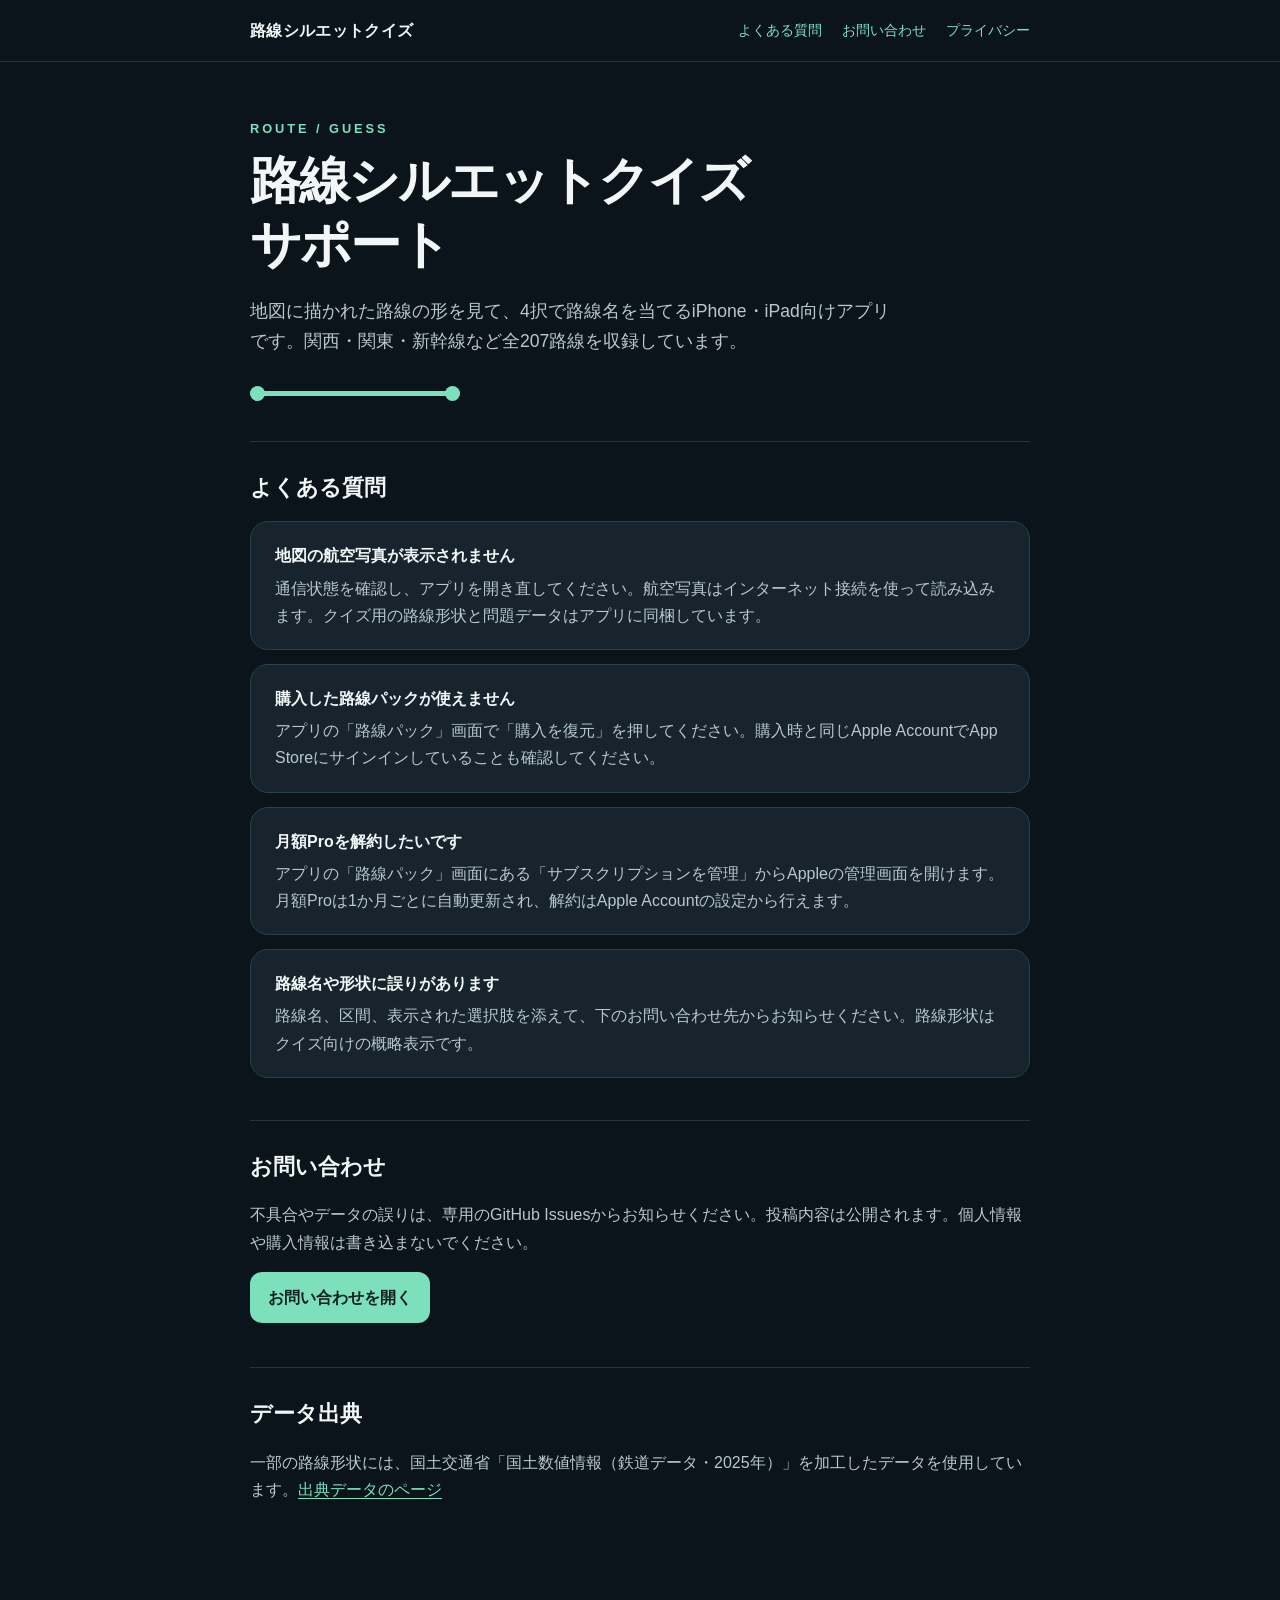
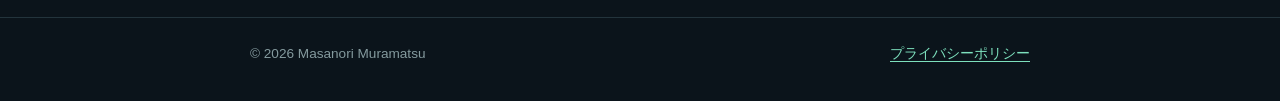
==== index.html @ 2124081e "Add RouteGuessJapan support and privacy pages" ====
<!doctype html>
<html lang="ja">
<head>
  <meta charset="utf-8">
  <meta name="viewport" content="width=device-width, initial-scale=1">
  <meta name="description" content="路線シルエットクイズの公式サポートページ。遊び方、購入の復元、地図表示などのよくある質問を掲載しています。">
  <title>サポート | 路線シルエットクイズ</title>
  <link rel="stylesheet" href="style.css">
</head>
<body>
  <header><nav class="wrap" aria-label="メインナビゲーション"><a class="brand" href="./">路線シルエットクイズ</a><div class="navlinks"><a href="#faq">よくある質問</a><a href="#contact">お問い合わせ</a><a href="privacy.html">プライバシー</a></div></nav></header>
  <main class="wrap">
    <p class="eyebrow">ROUTE / GUESS</p>
    <h1>路線シルエットクイズ<br>サポート</h1>
    <p class="lead">地図に描かれた路線の形を見て、4択で路線名を当てるiPhone・iPad向けアプリです。関西・関東・新幹線など全207路線を収録しています。</p>
    <div class="route" aria-hidden="true"></div>
    <section id="faq" aria-labelledby="faq-title">
      <h2 id="faq-title">よくある質問</h2>
      <div class="card"><h3>地図の航空写真が表示されません</h3><p>通信状態を確認し、アプリを開き直してください。航空写真はインターネット接続を使って読み込みます。クイズ用の路線形状と問題データはアプリに同梱しています。</p></div>
      <div class="card"><h3>購入した路線パックが使えません</h3><p>アプリの「路線パック」画面で「購入を復元」を押してください。購入時と同じApple AccountでApp Storeにサインインしていることも確認してください。</p></div>
      <div class="card"><h3>月額Proを解約したいです</h3><p>アプリの「路線パック」画面にある「サブスクリプションを管理」からAppleの管理画面を開けます。月額Proは1か月ごとに自動更新され、解約はApple Accountの設定から行えます。</p></div>
      <div class="card"><h3>路線名や形状に誤りがあります</h3><p>路線名、区間、表示された選択肢を添えて、下のお問い合わせ先からお知らせください。路線形状はクイズ向けの概略表示です。</p></div>
    </section>
    <section id="contact" aria-labelledby="contact-title"><h2 id="contact-title">お問い合わせ</h2><p>不具合やデータの誤りは、専用のGitHub Issuesからお知らせください。投稿内容は公開されます。個人情報や購入情報は書き込まないでください。</p><p><a class="button" href="https://github.com/masa-happyhobby/09-RouteGuessJapan/issues/new">お問い合わせを開く</a></p></section>
    <section aria-labelledby="source-title"><h2 id="source-title">データ出典</h2><p>一部の路線形状には、国土交通省「国土数値情報（鉄道データ・2025年）」を加工したデータを使用しています。<a href="https://nlftp.mlit.go.jp/ksj/gml/datalist/KsjTmplt-N02-2025.html">出典データのページ</a></p></section>
  </main>
  <footer><div class="wrap"><span>© 2026 Masanori Muramatsu</span><a href="privacy.html">プライバシーポリシー</a></div></footer>
</body>
</html>
---- style.css ----
:root{color-scheme:dark;font-family:-apple-system,BlinkMacSystemFont,"Hiragino Kaku Gothic ProN","Yu Gothic",sans-serif;background:#0b141b;color:#f2f6f6;line-height:1.7}
*{box-sizing:border-box}
body{margin:0}
a{color:#7de0bd;text-underline-offset:.2em}
a:hover,a:focus-visible{color:#b0f2d9}
.wrap{width:min(100% - 36px,780px);margin:auto}
header{border-bottom:1px solid #23343c}
nav{display:flex;align-items:center;justify-content:space-between;gap:18px;padding:17px 0}
nav a{text-decoration:none}
.brand{font-weight:800;color:#f2f6f6;letter-spacing:.02em}
.navlinks{display:flex;flex-wrap:wrap;gap:20px;font-size:.9rem}
main{padding:56px 0 70px}
.eyebrow{margin:0 0 9px;color:#7de0bd;font-size:.8rem;font-weight:800;letter-spacing:.23em}
h1{font-size:clamp(2rem,6vw,3.2rem);letter-spacing:-.04em;line-height:1.25;margin:0 0 20px}
.lead{font-size:1.1rem;color:#b8c8cc;max-width:650px;margin:0 0 34px}
.route{height:5px;width:210px;border-radius:9px;background:#7de0bd;position:relative;margin:30px 0 45px}
.route:before,.route:after{content:"";position:absolute;top:-5px;width:15px;height:15px;border-radius:50%;background:#7de0bd}
.route:before{left:0}.route:after{right:0}
section{padding:28px 0;border-top:1px solid #23343c}
h2{font-size:1.35rem;margin:0 0 15px}
h3{font-size:1rem;margin:25px 0 7px}
p,li{color:#b8c8cc}
ul{padding-left:1.4em}
.card{background:#17242d;border:1px solid #2b4148;border-radius:18px;padding:20px 24px;margin:14px 0}
.card h3{margin:0 0 5px;color:#f2f6f6}
.card p{margin:0}
.button{display:inline-block;background:#7de0bd;color:#10201f;padding:12px 18px;border-radius:12px;font-weight:800;text-decoration:none}
.button:hover,.button:focus-visible{color:#10201f;background:#b0f2d9}
footer{border-top:1px solid #23343c;padding:24px 0 36px;color:#849a9e;font-size:.85rem}
footer .wrap{display:flex;justify-content:space-between;flex-wrap:wrap;gap:10px}
@media(max-width:520px){nav{align-items:flex-start;flex-direction:column}.navlinks{gap:14px}main{padding-top:42px}}
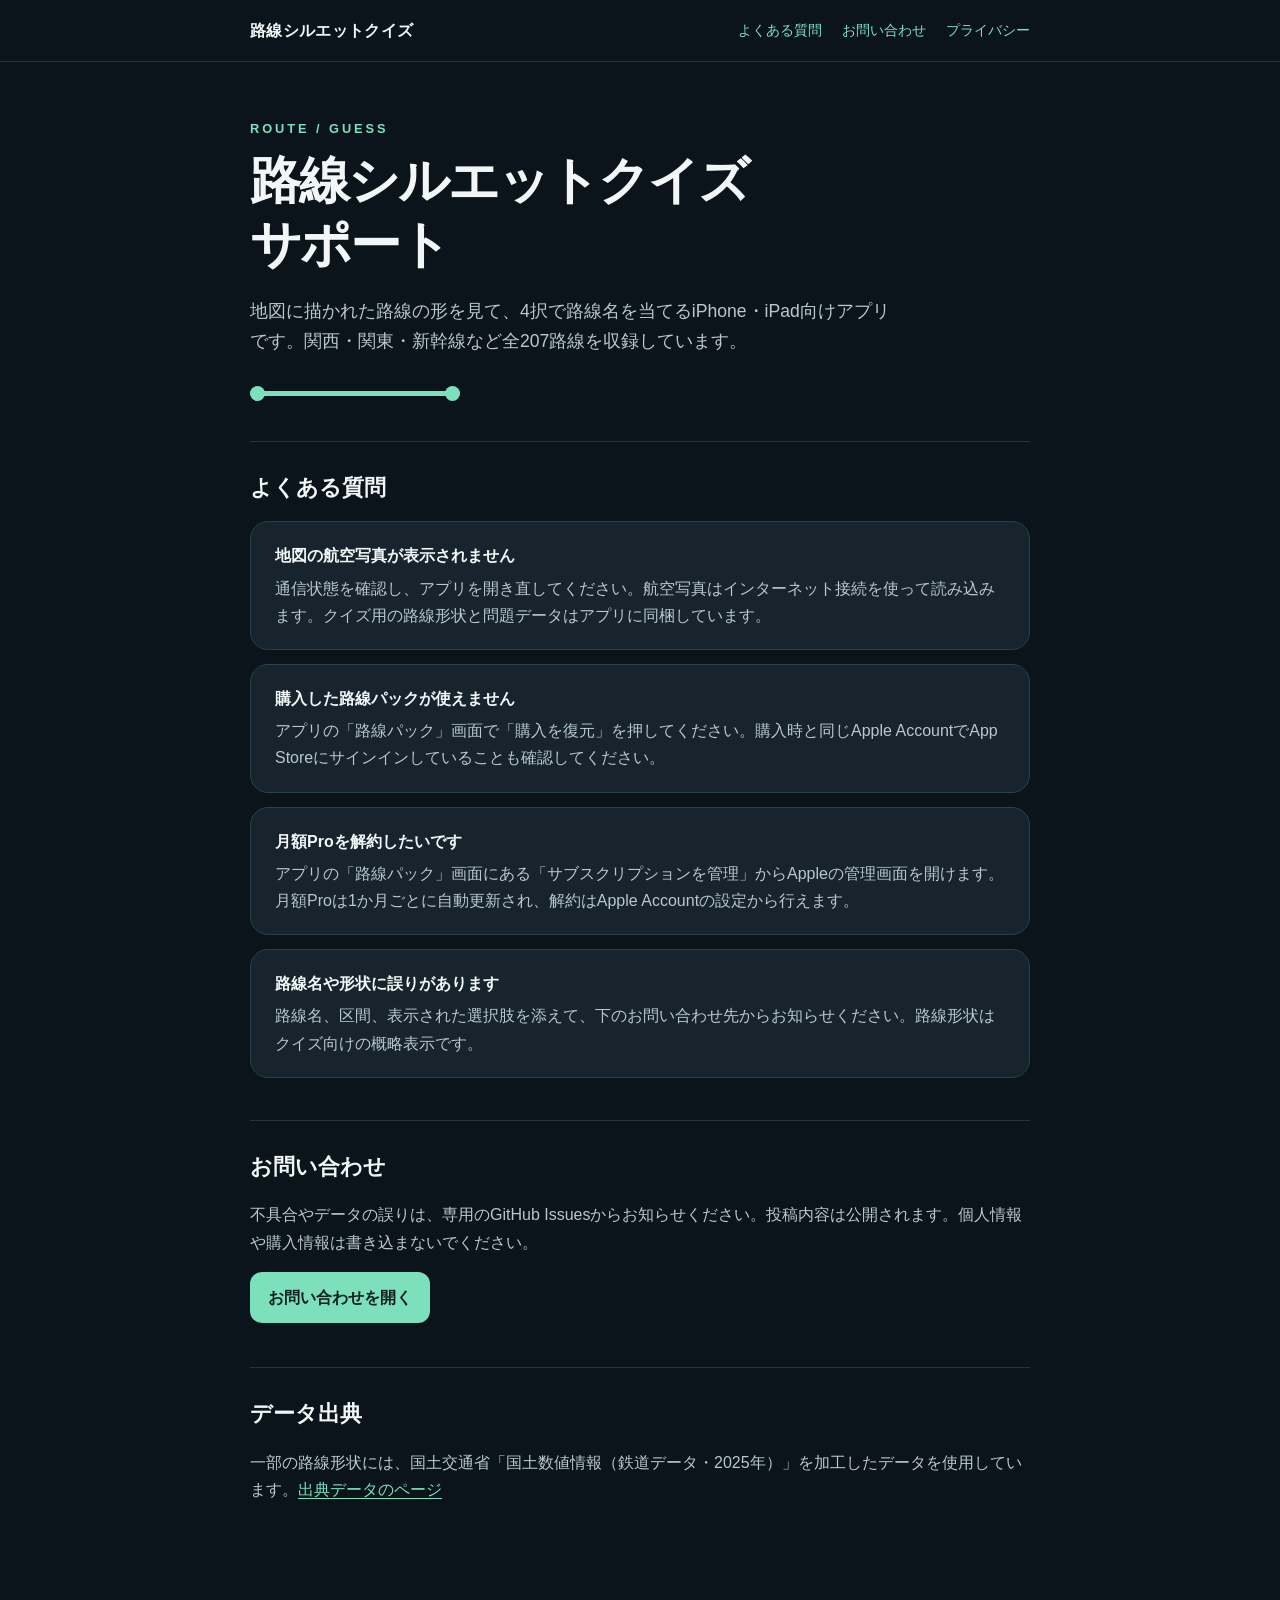
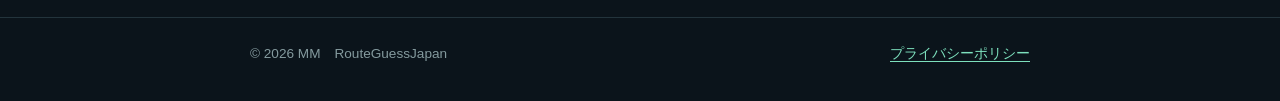
==== commit ac8160fd: "Update footer copyright name and organization" ====
--- a/index.html
+++ b/index.html
@@ -24,6 +24,6 @@
     <section id="contact" aria-labelledby="contact-title"><h2 id="contact-title">お問い合わせ</h2><p>不具合やデータの誤りは、専用のGitHub Issuesからお知らせください。投稿内容は公開されます。個人情報や購入情報は書き込まないでください。</p><p><a class="button" href="https://github.com/masa-happyhobby/09-RouteGuessJapan/issues/new">お問い合わせを開く</a></p></section>
     <section aria-labelledby="source-title"><h2 id="source-title">データ出典</h2><p>一部の路線形状には、国土交通省「国土数値情報（鉄道データ・2025年）」を加工したデータを使用しています。<a href="https://nlftp.mlit.go.jp/ksj/gml/datalist/KsjTmplt-N02-2025.html">出典データのページ</a></p></section>
   </main>
-  <footer><div class="wrap"><span>© 2026 Masanori Muramatsu</span><a href="privacy.html">プライバシーポリシー</a></div></footer>
+  <footer><div class="wrap"><span>© 2026 MM　RouteGuessJapan</span><a href="privacy.html">プライバシーポリシー</a></div></footer>
 </body>
 </html>
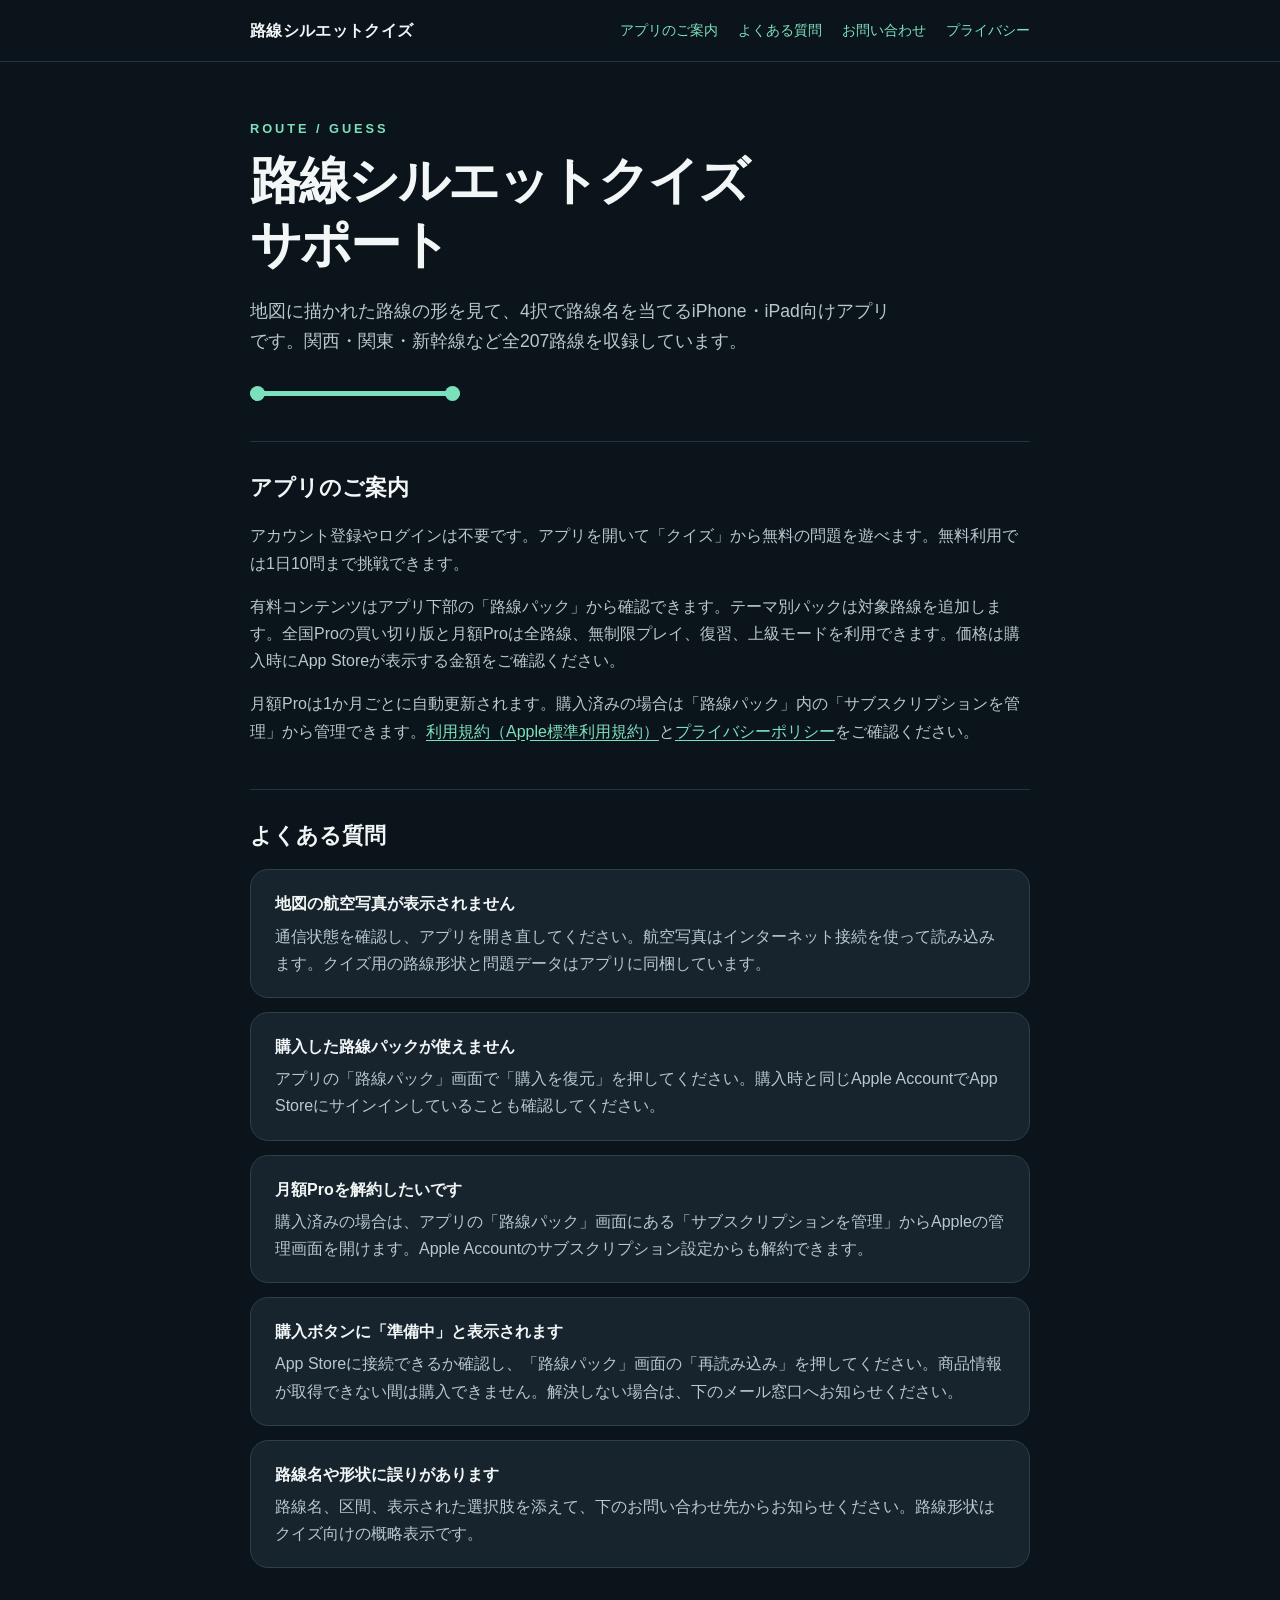
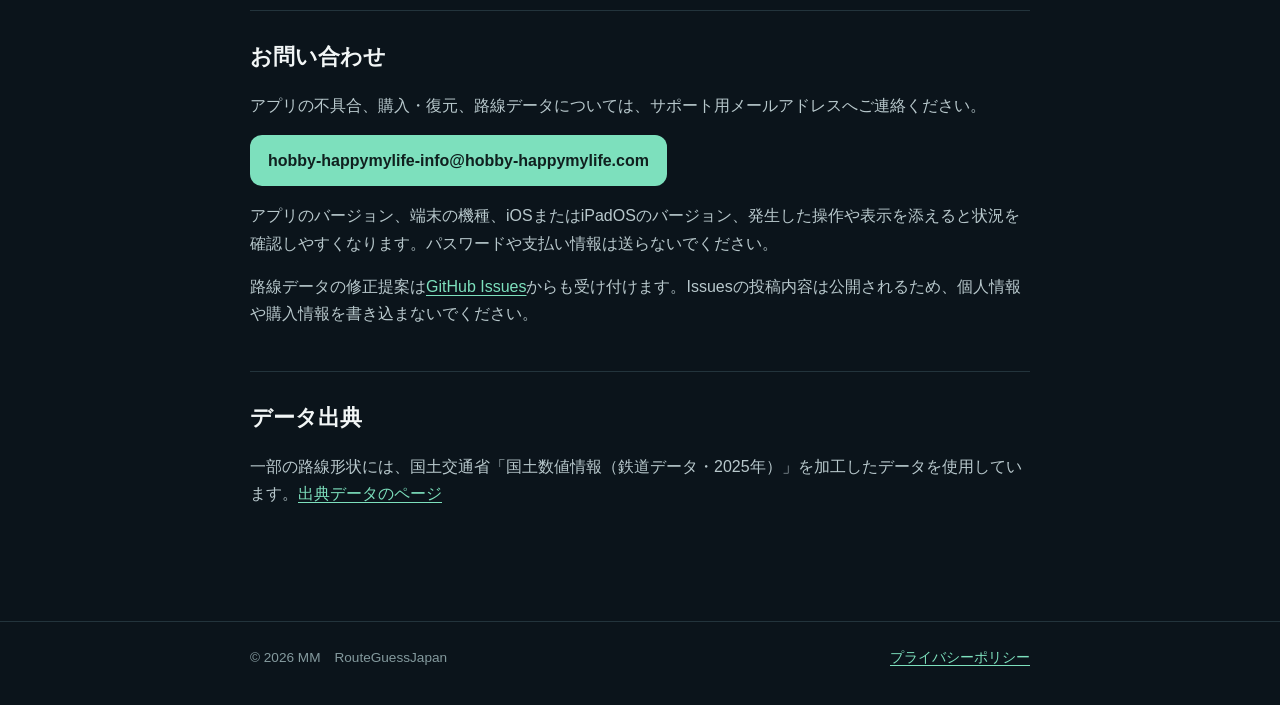
==== commit 2c568997: "Add support email and app review guidance Document login-free use, in-app purchases, restoration, su" ====
--- a/index.html
+++ b/index.html
@@ -3,25 +3,38 @@
 <head>
   <meta charset="utf-8">
   <meta name="viewport" content="width=device-width, initial-scale=1">
-  <meta name="description" content="路線シルエットクイズの公式サポートページ。遊び方、購入の復元、地図表示などのよくある質問を掲載しています。">
+  <meta name="description" content="路線シルエットクイズの公式サポートページ。お問い合わせ先、遊び方、購入の復元、月額Proの管理方法をご案内します。">
   <title>サポート | 路線シルエットクイズ</title>
   <link rel="stylesheet" href="style.css">
 </head>
 <body>
-  <header><nav class="wrap" aria-label="メインナビゲーション"><a class="brand" href="./">路線シルエットクイズ</a><div class="navlinks"><a href="#faq">よくある質問</a><a href="#contact">お問い合わせ</a><a href="privacy.html">プライバシー</a></div></nav></header>
+  <header><nav class="wrap" aria-label="メインナビゲーション"><a class="brand" href="./">路線シルエットクイズ</a><div class="navlinks"><a href="#guide">アプリのご案内</a><a href="#faq">よくある質問</a><a href="#contact">お問い合わせ</a><a href="privacy.html">プライバシー</a></div></nav></header>
   <main class="wrap">
     <p class="eyebrow">ROUTE / GUESS</p>
     <h1>路線シルエットクイズ<br>サポート</h1>
     <p class="lead">地図に描かれた路線の形を見て、4択で路線名を当てるiPhone・iPad向けアプリです。関西・関東・新幹線など全207路線を収録しています。</p>
     <div class="route" aria-hidden="true"></div>
+    <section id="guide" aria-labelledby="guide-title">
+      <h2 id="guide-title">アプリのご案内</h2>
+      <p>アカウント登録やログインは不要です。アプリを開いて「クイズ」から無料の問題を遊べます。無料利用では1日10問まで挑戦できます。</p>
+      <p>有料コンテンツはアプリ下部の「路線パック」から確認できます。テーマ別パックは対象路線を追加します。全国Proの買い切り版と月額Proは全路線、無制限プレイ、復習、上級モードを利用できます。価格は購入時にApp Storeが表示する金額をご確認ください。</p>
+      <p>月額Proは1か月ごとに自動更新されます。購入済みの場合は「路線パック」内の「サブスクリプションを管理」から管理できます。<a href="https://www.apple.com/legal/internet-services/itunes/dev/stdeula/">利用規約（Apple標準利用規約）</a>と<a href="privacy.html">プライバシーポリシー</a>をご確認ください。</p>
+    </section>
     <section id="faq" aria-labelledby="faq-title">
       <h2 id="faq-title">よくある質問</h2>
       <div class="card"><h3>地図の航空写真が表示されません</h3><p>通信状態を確認し、アプリを開き直してください。航空写真はインターネット接続を使って読み込みます。クイズ用の路線形状と問題データはアプリに同梱しています。</p></div>
       <div class="card"><h3>購入した路線パックが使えません</h3><p>アプリの「路線パック」画面で「購入を復元」を押してください。購入時と同じApple AccountでApp Storeにサインインしていることも確認してください。</p></div>
-      <div class="card"><h3>月額Proを解約したいです</h3><p>アプリの「路線パック」画面にある「サブスクリプションを管理」からAppleの管理画面を開けます。月額Proは1か月ごとに自動更新され、解約はApple Accountの設定から行えます。</p></div>
+      <div class="card"><h3>月額Proを解約したいです</h3><p>購入済みの場合は、アプリの「路線パック」画面にある「サブスクリプションを管理」からAppleの管理画面を開けます。Apple Accountのサブスクリプション設定からも解約できます。</p></div>
+      <div class="card"><h3>購入ボタンに「準備中」と表示されます</h3><p>App Storeに接続できるか確認し、「路線パック」画面の「再読み込み」を押してください。商品情報が取得できない間は購入できません。解決しない場合は、下のメール窓口へお知らせください。</p></div>
       <div class="card"><h3>路線名や形状に誤りがあります</h3><p>路線名、区間、表示された選択肢を添えて、下のお問い合わせ先からお知らせください。路線形状はクイズ向けの概略表示です。</p></div>
     </section>
-    <section id="contact" aria-labelledby="contact-title"><h2 id="contact-title">お問い合わせ</h2><p>不具合やデータの誤りは、専用のGitHub Issuesからお知らせください。投稿内容は公開されます。個人情報や購入情報は書き込まないでください。</p><p><a class="button" href="https://github.com/masa-happyhobby/09-RouteGuessJapan/issues/new">お問い合わせを開く</a></p></section>
+    <section id="contact" aria-labelledby="contact-title">
+      <h2 id="contact-title">お問い合わせ</h2>
+      <p>アプリの不具合、購入・復元、路線データについては、サポート用メールアドレスへご連絡ください。</p>
+      <p><a class="button" href="mailto:hobby-happymylife-info@hobby-happymylife.com">hobby-happymylife-info@hobby-happymylife.com</a></p>
+      <p>アプリのバージョン、端末の機種、iOSまたはiPadOSのバージョン、発生した操作や表示を添えると状況を確認しやすくなります。パスワードや支払い情報は送らないでください。</p>
+      <p>路線データの修正提案は<a href="https://github.com/masa-happyhobby/09-RouteGuessJapan/issues/new">GitHub Issues</a>からも受け付けます。Issuesの投稿内容は公開されるため、個人情報や購入情報を書き込まないでください。</p>
+    </section>
     <section aria-labelledby="source-title"><h2 id="source-title">データ出典</h2><p>一部の路線形状には、国土交通省「国土数値情報（鉄道データ・2025年）」を加工したデータを使用しています。<a href="https://nlftp.mlit.go.jp/ksj/gml/datalist/KsjTmplt-N02-2025.html">出典データのページ</a></p></section>
   </main>
   <footer><div class="wrap"><span>© 2026 MM　RouteGuessJapan</span><a href="privacy.html">プライバシーポリシー</a></div></footer>
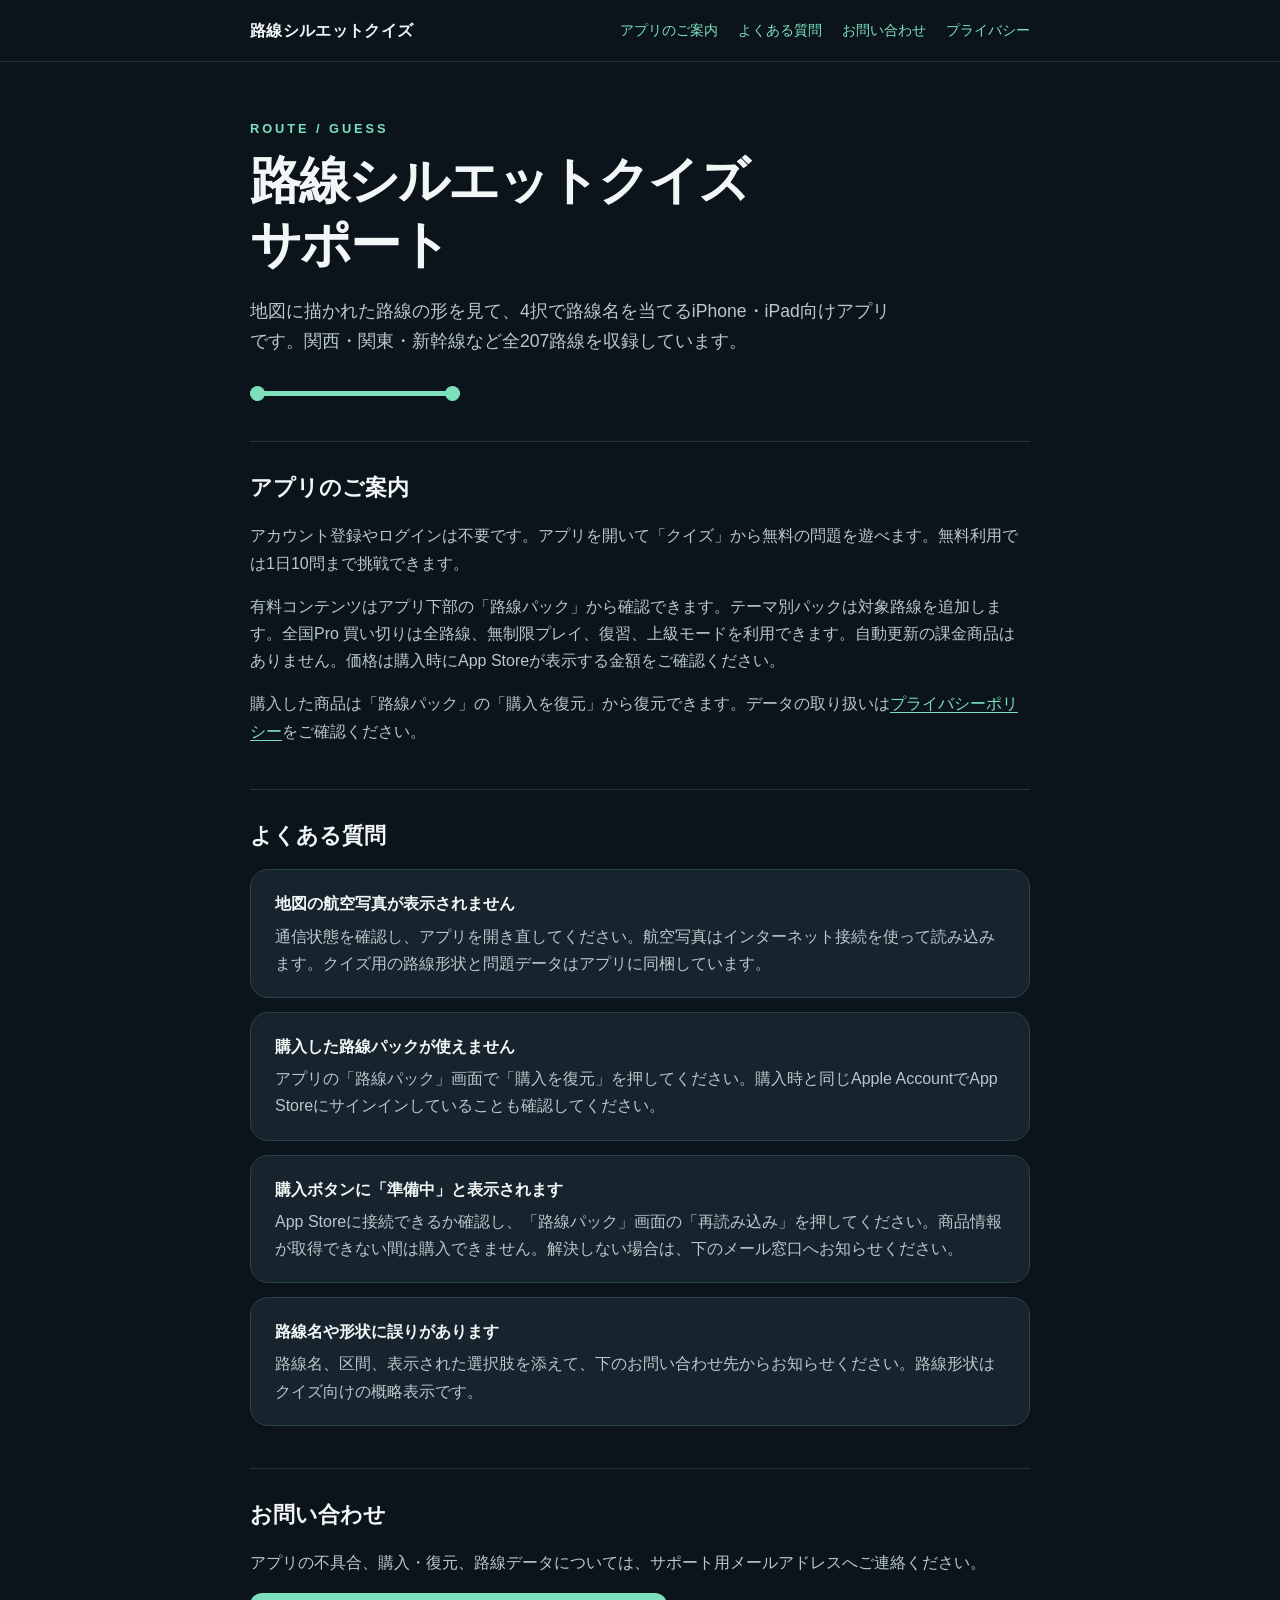
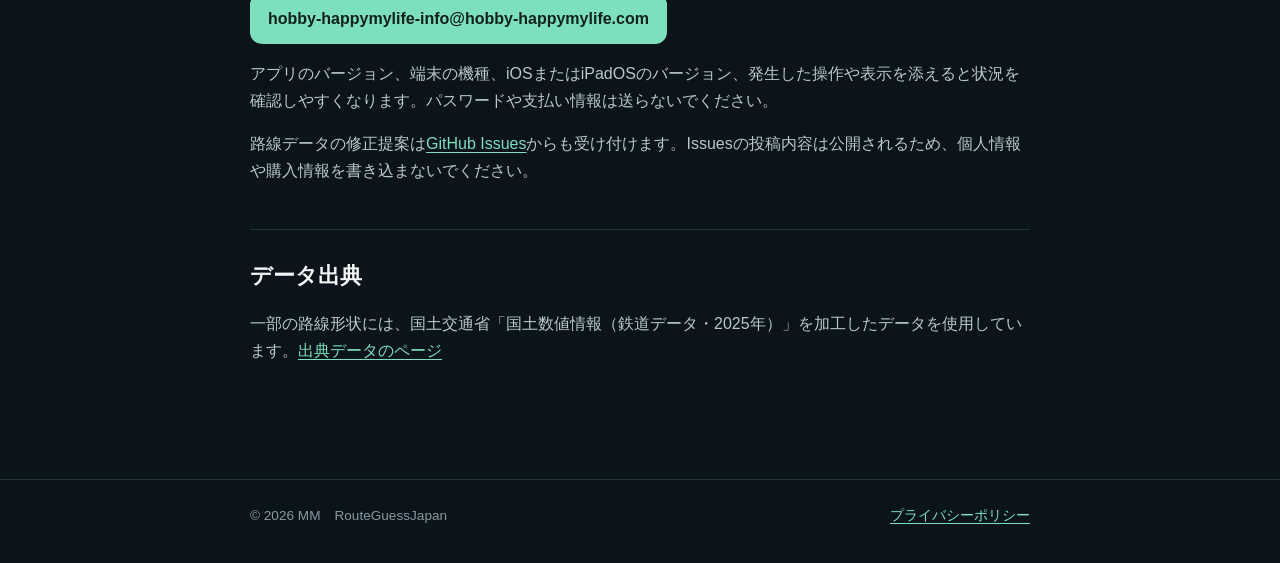
==== commit e63d69bc: "Remove monthly subscription from support page Updated the description meta tag and modified content " ====
--- a/index.html
+++ b/index.html
@@ -3,7 +3,7 @@
 <head>
   <meta charset="utf-8">
   <meta name="viewport" content="width=device-width, initial-scale=1">
-  <meta name="description" content="路線シルエットクイズの公式サポートページ。お問い合わせ先、遊び方、購入の復元、月額Proの管理方法をご案内します。">
+  <meta name="description" content="路線シルエットクイズの公式サポートページ。お問い合わせ先、遊び方、買い切り商品の購入と復元方法をご案内します。">
   <title>サポート | 路線シルエットクイズ</title>
   <link rel="stylesheet" href="style.css">
 </head>
@@ -17,14 +17,13 @@
     <section id="guide" aria-labelledby="guide-title">
       <h2 id="guide-title">アプリのご案内</h2>
       <p>アカウント登録やログインは不要です。アプリを開いて「クイズ」から無料の問題を遊べます。無料利用では1日10問まで挑戦できます。</p>
-      <p>有料コンテンツはアプリ下部の「路線パック」から確認できます。テーマ別パックは対象路線を追加します。全国Proの買い切り版と月額Proは全路線、無制限プレイ、復習、上級モードを利用できます。価格は購入時にApp Storeが表示する金額をご確認ください。</p>
-      <p>月額Proは1か月ごとに自動更新されます。購入済みの場合は「路線パック」内の「サブスクリプションを管理」から管理できます。<a href="https://www.apple.com/legal/internet-services/itunes/dev/stdeula/">利用規約（Apple標準利用規約）</a>と<a href="privacy.html">プライバシーポリシー</a>をご確認ください。</p>
+      <p>有料コンテンツはアプリ下部の「路線パック」から確認できます。テーマ別パックは対象路線を追加します。全国Pro 買い切りは全路線、無制限プレイ、復習、上級モードを利用できます。自動更新の課金商品はありません。価格は購入時にApp Storeが表示する金額をご確認ください。</p>
+      <p>購入した商品は「路線パック」の「購入を復元」から復元できます。データの取り扱いは<a href="privacy.html">プライバシーポリシー</a>をご確認ください。</p>
     </section>
     <section id="faq" aria-labelledby="faq-title">
       <h2 id="faq-title">よくある質問</h2>
       <div class="card"><h3>地図の航空写真が表示されません</h3><p>通信状態を確認し、アプリを開き直してください。航空写真はインターネット接続を使って読み込みます。クイズ用の路線形状と問題データはアプリに同梱しています。</p></div>
       <div class="card"><h3>購入した路線パックが使えません</h3><p>アプリの「路線パック」画面で「購入を復元」を押してください。購入時と同じApple AccountでApp Storeにサインインしていることも確認してください。</p></div>
-      <div class="card"><h3>月額Proを解約したいです</h3><p>購入済みの場合は、アプリの「路線パック」画面にある「サブスクリプションを管理」からAppleの管理画面を開けます。Apple Accountのサブスクリプション設定からも解約できます。</p></div>
       <div class="card"><h3>購入ボタンに「準備中」と表示されます</h3><p>App Storeに接続できるか確認し、「路線パック」画面の「再読み込み」を押してください。商品情報が取得できない間は購入できません。解決しない場合は、下のメール窓口へお知らせください。</p></div>
       <div class="card"><h3>路線名や形状に誤りがあります</h3><p>路線名、区間、表示された選択肢を添えて、下のお問い合わせ先からお知らせください。路線形状はクイズ向けの概略表示です。</p></div>
     </section>
